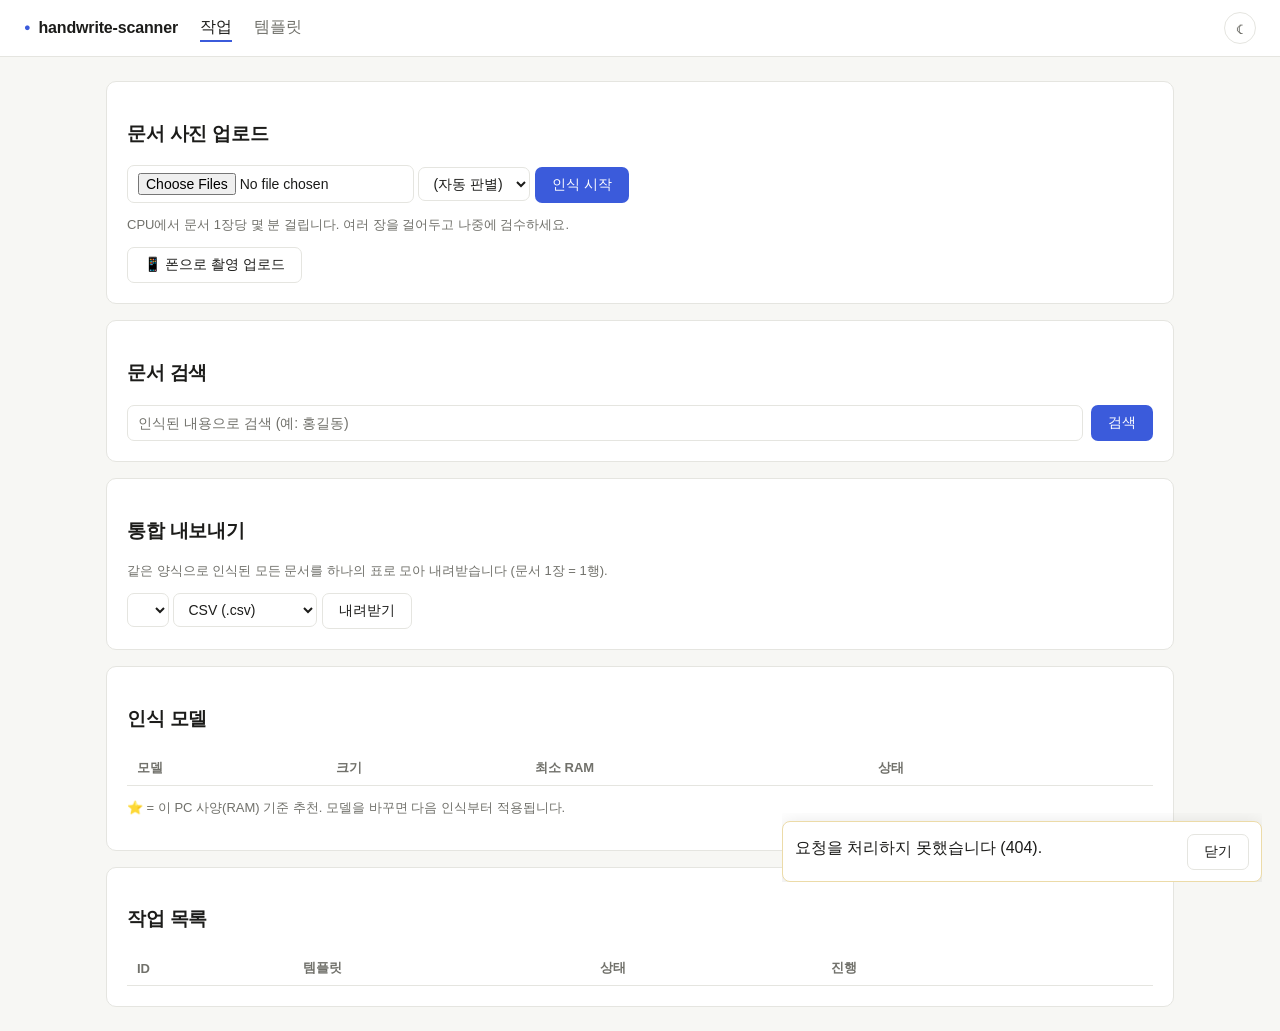
==== app/static/index.html @ 4e1680d6 "Release v0.7.2 with job feedback and automatic updates Show upload/preparation progress and actionab" ====
<!DOCTYPE html>
<html lang="ko">
<head>
<meta charset="utf-8">
<title>handwrite-scanner</title>
<link rel="icon" href="data:,">
<link rel="stylesheet" href="app.css">
<script src="theme.js"></script>
<script src="feedback.js"></script>
</head>
<body>
<header><b>handwrite-scanner</b>
  <a class="on" href="/">작업</a><a href="template.html">템플릿</a>
  <span id="llm" class="hint"></span>
  <button class="theme-btn" id="themeBtn" onclick="toggleTheme()" title="라이트/다크 전환">☾</button>
</header>
<main>
<div class="warn" id="updBanner" style="display:none">
  <strong id="updateTitle">새 버전 <b id="updVer"></b></strong>
  <p id="updateStatus" role="status" aria-live="polite"></p>
  <button id="installUpdate" onclick="installUpdate()" style="display:none">지금 업데이트</button>
  <a id="updLink" target="_blank" rel="noopener">다운로드 페이지 열기</a>
  <details id="updateDetails" style="display:none"><summary>기술 상세</summary><pre id="updateTechnical"></pre></details>
</div>
<div class="card">
  <h3>문서 사진 업로드</h3>
  <div class="warn" id="tplHint" style="display:none">
    템플릿 없이도 인식되지만, <a href="template.html">템플릿을 등록</a>하면 인식률이 크게 올라갑니다.
  </div>
  <form id="up">
    <input type="file" name="files" multiple accept="image/*,.pdf" required>
    <select name="template" id="tplSel"><option value="">(자동 판별)</option></select>
    <button id="submitJob">인식 시작</button>
  </form>
  <p id="uploadStatus" role="status" aria-live="polite" class="hint"></p>
  <p class="hint">CPU에서 문서 1장당 몇 분 걸립니다. 여러 장을 걸어두고 나중에 검수하세요.</p>
  <button class="secondary" onclick="phoneStart()">📱 폰으로 촬영 업로드</button>
  <div id="phoneBox" style="display:none; margin-top:14px; text-align:center">
    <p>같은 Wi-Fi에서 휴대폰 카메라로 QR을 찍어 접속하세요.<br>
    <span class="hint">이 창을 닫으면 연결이 다시 차단됩니다. (최초 1회 방화벽 허용 필요)</span></p>
    <img id="phoneQr" width="220" height="220" alt="QR">
    <p class="hint" id="phoneUrl"></p>
    <button class="danger" onclick="phoneStop()">폰 업로드 끄기</button>
  </div>
</div>
<div class="card">
  <h3>문서 검색</h3>
  <form id="sf" style="display:flex;gap:8px">
    <input id="sq" placeholder="인식된 내용으로 검색 (예: 홍길동)" style="flex:1">
    <button>검색</button>
  </form>
  <table id="sr" style="display:none"><tr><th>값</th><th>필드</th><th>양식</th><th>처리일시</th><th></th></tr></table>
</div>
<div class="card">
  <h3>통합 내보내기</h3>
  <p class="hint">같은 양식으로 인식된 모든 문서를 하나의 표로 모아 내려받습니다 (문서 1장 = 1행).</p>
  <select id="mTpl"></select>
  <select id="mFmt">
    <option value="csv">CSV (.csv)</option>
    <option value="md">Markdown (.md)</option>
    <option value="txt">텍스트 (.txt)</option>
  </select>
  <button class="secondary" onclick="mergedExport()">내려받기</button>
</div>
<div class="card">
  <h3>인식 모델 <span id="ramInfo" class="hint" style="font-weight:400"></span></h3>
  <table id="mdl"><tr><th>모델</th><th>크기</th><th>최소 RAM</th><th>상태</th><th></th></tr></table>
  <p class="hint">⭐ = 이 PC 사양(RAM) 기준 추천. 모델을 바꾸면 다음 인식부터 적용됩니다.</p>
</div>
<div class="card">
  <h3>작업 목록</h3>
  <table id="jobs"><tr><th>ID</th><th>템플릿</th><th>상태</th><th>진행</th><th></th></tr></table>
</div>
</main>
<script>
async function j(u, o) { const r = await apiFetch(u, o); return r.json(); }
// 인식된 문서 내용 등 신뢰할 수 없는 값을 innerHTML에 넣기 전 이스케이프
const esc = s => String(s ?? '').replace(/[&<>"']/g,
  c => ({ '&': '&amp;', '<': '&lt;', '>': '&gt;', '"': '&quot;', "'": '&#39;' }[c]));

async function loadTpl() {
  const tpls = await j('/api/templates');
  document.getElementById('tplHint').style.display = tpls.length ? 'none' : '';
  const sel = document.getElementById('tplSel'), m = document.getElementById('mTpl');
  for (const t of tpls) { sel.add(new Option(t.name, t.name)); m.add(new Option(t.name, t.name)); }
}

document.getElementById('sf').onsubmit = async e => {
  e.preventDefault();
  const hits = await j('/api/search?q=' + encodeURIComponent(document.getElementById('sq').value));
  const tb = document.getElementById('sr');
  tb.style.display = '';
  tb.innerHTML = '<tr><th>값</th><th>필드</th><th>양식</th><th>처리일시</th><th></th></tr>';
  if (!hits.length) { tb.insertRow().innerHTML = '<td colspan="5" class="hint">결과 없음</td>'; return; }
  for (const h of hits) {
    tb.insertRow().innerHTML = `<td><b>${esc(h.value)}</b></td><td>${esc(h.label)}</td>
      <td>${esc(h.template || '-')}</td><td>${esc(h.created)}</td>
      <td><a href="review.html?id=${encodeURIComponent(h.job)}">열기 (${h.page + 1}p)</a></td>`;
  }
};

async function mergedExport() {
  const t = document.getElementById('mTpl').value;
  if (!t) return notify('템플릿이 없습니다');
  const url = `/api/export-merged?template=${encodeURIComponent(t)}&fmt=${document.getElementById('mFmt').value}`;
  const r = await apiFetch(url).catch(() => null);
  if (!r || !r.ok) {
    let msg = null;
    try { msg = (await r.json()).detail; } catch {}
    return notify(msg || '내보낼 완료된 작업이 없습니다');
  }
  location.href = url;
}

async function refresh() {
  cachedJobs = await j('/api/jobs');
  renderJobs();
}

let cachedJobs = [], pendingUpload = false;
const jobErrorsShown = new Set();
function renderJobs() {
  const tb = document.getElementById('jobs');
  tb.innerHTML = '<tr><th>ID</th><th>템플릿</th><th>상태</th><th>진행</th><th></th></tr>';
  if (pendingUpload) {
    tb.insertRow().innerHTML = '<td>접수 중</td><td></td><td><span class="badge queued">업로드 중</span></td><td>파일을 서버에 전달하고 있습니다. 이 창을 유지해 주세요.</td><td></td>';
  }
  for (const s of cachedJobs) {
    const tr = tb.insertRow();
    const phase = s.phase === 'engine_loading' ? '엔진 준비 중 · PC 성능에 따라 수 분 걸릴 수 있습니다' :
                  s.phase === 'preparing' ? '문서 준비 중' : '처리 중';
    const info = s.error_info || {message: '작업 처리 중 오류가 발생했습니다.', action: '아래 상세 내용을 확인해 주세요. 완료된 페이지는 이어하기로 유지할 수 있습니다.'};
    const key = s.id + ':' + s.error;
    if (s.state === 'error' && !jobErrorsShown.has(key)) {
      jobErrorsShown.add(key); notify(`${s.id}: ${info.message}`, {...info, technical: s.error});
    }
    tr.innerHTML = `<td>${esc(s.id)}</td><td>${esc(s.template || '-')}</td>
      <td><span class="badge ${esc(s.state)}">${esc({queued:'접수됨 · 대기', running:phase,
        done:'완료', error:'오류', cancelled:'중단됨'}[s.state] || s.state)}</span></td>
      <td>${s.state === 'error' ? `<div class="hint">${esc(s.progress || '')}</div><div class="job-error">${esc(info.message)}</div><div>${esc(info.action)}</div>
        <details><summary>기술 상세</summary><pre>${esc(s.error || '')}</pre></details>` : esc(s.progress || '')}</td>
      <td>${s.state === 'done' ? `<a href="review.html?id=${encodeURIComponent(s.id)}">검수/다운로드</a>` : ''}
      ${['running', 'queued'].includes(s.state) ? `<button class="secondary" style="padding:3px 10px;font-size:12px"
        onclick="cancelJob('${esc(s.id)}')">중단</button>` : `<button class="secondary" style="padding:3px 10px;font-size:12px"
        onclick="rerunJob('${esc(s.id)}')">처음부터 재인식</button>`}
      ${['error', 'cancelled'].includes(s.state) ? `<button class="secondary" style="padding:3px 10px;font-size:12px"
        onclick="resumeJob('${esc(s.id)}')" title="완료된 페이지는 유지하고, 미완료 페이지부터 다시 처리합니다">이어하기</button>` : ''}
      ${s.state !== 'running' ? `<button class="danger" style="padding:3px 10px;font-size:12px"
        onclick="delJob('${esc(s.id)}')">삭제</button>` : ''}</td>`;
  }
}

document.getElementById('up').onsubmit = async e => {
  e.preventDefault();
  if (pendingUpload) return;
  const form = e.target, body = new FormData(form);
  const controls = [...form.elements], button = document.getElementById('submitJob'), status = document.getElementById('uploadStatus');
  pendingUpload = true;
  controls.forEach(el => el.disabled = true);
  button.textContent = '접수 중…';
  status.textContent = '파일을 전달하고 있습니다. 접수가 끝나면 문서 준비와 인식이 자동으로 진행됩니다.';
  renderJobs();
  try {
    const result = await j('/api/jobs', { method: 'POST', body });
    status.textContent = `접수 완료: ${result.id} · 작업 목록에서 준비 상태를 확인할 수 있습니다.`;
    form.querySelector('input[type=file]').value = '';
  } catch (error) {
    status.textContent = `접수 확인 실패: ${error.message} 작업 목록을 먼저 확인한 뒤 다시 시도하세요.`;
  } finally {
    pendingUpload = false; controls.forEach(el => el.disabled = false);
    button.textContent = '인식 시작'; renderJobs(); refresh();
  }
};

async function health() {
  const h = await j('/api/health');
  document.getElementById('llm').textContent = h.llm ? '엔진: 준비됨' : '엔진: 대기 · 인식 시 자동 준비';
}

let mdlTimer = null;
async function loadModels() {
  const d = await j('/api/models');
  document.getElementById('ramInfo').textContent = `— 이 PC RAM: ${d.ram_gb}GB`;
  const tb = document.getElementById('mdl');
  tb.innerHTML = '<tr><th>모델</th><th>크기</th><th>최소 RAM</th><th>상태</th><th></th></tr>';
  let anyDownloading = false;
  for (const m of d.models) {
    anyDownloading ||= m.downloading;
    if (m.error) notify(`${m.label}: 모델 다운로드에 실패했습니다.`, {
      action: '인터넷 연결과 설치 드라이브의 여유 공간·쓰기 권한을 확인한 뒤 다시 다운로드하세요.', technical: m.error
    });
    const state = m.error ? `<span class="badge error">실패</span>`
      : m.downloading ? `<span class="badge running">다운로드 ${m.progress}%</span>`
      : m.active ? `<span class="badge done">사용 중</span>`
      : m.installed ? '설치됨' : '<span class="hint">미설치</span>';
    const act = m.active ? ''
      : m.installed ? `<button style="padding:3px 10px;font-size:12px" onclick="mdlSelect('${m.id}')">사용</button>`
      : m.downloading ? ''
      : `<button class="secondary" style="padding:3px 10px;font-size:12px" onclick="mdlDownload('${m.id}')">다운로드</button>`;
    tb.insertRow().innerHTML = `<td>${esc(m.label)}${m.recommended ? ' ⭐' : ''}<br>
        <span class="hint">${esc(m.desc)}</span></td>
      <td>${m.size_gb}GB</td><td>${m.min_ram_gb}GB</td>
      <td>${state}${m.error ? '<br><span class="hint">인터넷 연결·저장 공간·쓰기 권한을 확인하고 다시 다운로드하세요.</span><details><summary>기술 상세</summary><pre>' + esc(m.error) + '</pre></details>' : ''}</td><td>${act}</td>`;
  }
  clearTimeout(mdlTimer);
  if (anyDownloading) mdlTimer = setTimeout(loadModels, 3000);
}

async function mdlDownload(id) {
  await apiFetch(`/api/models/${id}/download`, { method: 'POST' });
  loadModels();
}

async function mdlSelect(id) {
  const r = await apiFetch(`/api/models/${id}/select`, { method: 'POST' });
  if (!r.ok) notify((await r.json()).detail || '변경 실패');
  loadModels();
}

async function cancelJob(id) {
  if (!confirm('이 작업을 중단할까요? (진행 중인 필드 하나는 마저 처리 후 멈춥니다)')) return;
  const r = await apiFetch(`/api/jobs/${encodeURIComponent(id)}/cancel`, { method: 'POST' });
  if (!r.ok) notify((await r.json()).detail || '중단 실패');
  refresh();
}

async function resumeJob(id) {
  const r = await apiFetch(`/api/jobs/${encodeURIComponent(id)}/resume`, { method: 'POST' });
  if (!r.ok) notify((await r.json()).detail || '이어하기 실패');
  refresh();
}

async function rerunJob(id) {
  if (!confirm('저장된 원본으로 처음부터 다시 인식할까요? 기존 인식 결과는 새 결과로 대체됩니다.')) return;
  const r = await apiFetch(`/api/jobs/${encodeURIComponent(id)}/rerun`, { method: 'POST' });
  if (!r.ok) notify((await r.json()).detail || '재인식 실패');
  refresh();
}

async function delJob(id) {
  if (!confirm(`작업 ${id} 을(를) 삭제할까요? 인식 결과·PDF가 함께 삭제됩니다.`)) return;
  const r = await apiFetch('/api/jobs/' + encodeURIComponent(id), { method: 'DELETE' });
  if (!r.ok) notify((await r.json()).detail || '삭제 실패');
  refresh();
}

async function phoneStart() {
  const d = await j('/api/phone/start', { method: 'POST' });
  document.getElementById('phoneQr').src = d.qr;
  document.getElementById('phoneUrl').textContent = d.url;
  document.getElementById('phoneBox').style.display = '';
}

async function phoneStop() {
  await apiFetch('/api/phone/stop', { method: 'POST' });
  document.getElementById('phoneBox').style.display = 'none';
}

let updateTimer, updateTarget = sessionStorage.getItem('updateTarget'), updateStartedAt = 0;
async function updateCheck() {
  clearTimeout(updateTimer);
  try {
    // 재시작 중 연결 단절은 예상된 상태이므로 오류 토스트를 반복하지 않는다.
    const response = await fetch('/api/update');
    if (!response.ok) throw new Error('업데이트 상태를 확인하지 못했습니다');
    const u = await response.json(), p = u.progress || {};
    const active = ['downloading', 'verifying', 'waiting', 'installing', 'restarting'].includes(p.phase);
    window.updateRestarting = active || !!updateTarget;
    if (active && !updateStartedAt) updateStartedAt = Date.now();
    if (u.available || (p.phase && p.phase !== 'idle')) {
      document.getElementById('updBanner').style.display = '';
      document.getElementById('updateTitle').textContent = active ? '업데이트 진행 중' :
        p.phase === 'done' ? '업데이트 완료' : p.phase === 'rolled_back' ? '이전 버전으로 복원됨' :
        p.phase === 'error' ? '업데이트 확인 필요' : `새 버전 v${u.latest || p.version || ''}`;
      document.getElementById('updLink').href = u.url || 'https://github.com/Bun3/handwrite-scanner/releases';
      const button = document.getElementById('installUpdate');
      button.style.display = u.available && u.supported ? '' : 'none'; button.disabled = active;
      document.getElementById('updateStatus').textContent = (p.message || (u.supported
        ? '작업을 마친 뒤 업데이트하세요. 모델·템플릿·작업 기록은 그대로 유지되며 프로그램이 자동으로 재시작됩니다.'
        : '이 실행 환경에서는 자동 업데이트를 지원하지 않습니다. Windows 배포판에서 사용하세요.')) +
        (p.phase === 'downloading' ? ` (${p.percent || 0}%)` : '') + (p.action ? ' ' + p.action : '');
      document.getElementById('updateDetails').style.display = p.technical ? '' : 'none';
      document.getElementById('updateTechnical').textContent = p.technical || '';
    }
    if (updateTarget && u.current === updateTarget && p.phase === 'done') {
      sessionStorage.removeItem('updateTarget'); location.reload(); return;
    }
    if (['error', 'rolled_back'].includes(p.phase)) {
      updateTarget = null; sessionStorage.removeItem('updateTarget'); window.updateRestarting = false;
    }
    updateTimer = setTimeout(updateCheck, active || updateTarget ? 1500 : 15000);
  } catch {
    if (updateTarget) {
      window.updateRestarting = true;
      document.getElementById('updBanner').style.display = '';
      document.getElementById('updateStatus').textContent = updateStartedAt && Date.now() - updateStartedAt > 180000
        ? '재연결이 지연되고 있습니다. 프로그램 실행 상태를 확인하세요. 다운로드한 업데이트의 복구 기록은 data/updates에 남아 있습니다.'
        : '프로그램이 새 버전으로 재시작 중입니다. 잠시 기다려 주세요.';
    }
    updateTimer = setTimeout(updateCheck, 1500);
  }
}

async function installUpdate() {
  if (!confirm('새 버전을 설치하고 프로그램을 다시 시작할까요? 모델·템플릿·작업 기록은 유지됩니다.')) return;
  const button = document.getElementById('installUpdate'); button.disabled = true;
  try {
    const u = await j('/api/update/install', {method: 'POST'});
    updateTarget = u.progress?.version || u.latest;
    sessionStorage.setItem('updateTarget', updateTarget);
    updateStartedAt = Date.now(); window.updateRestarting = true; updateCheck();
  } finally { button.disabled = false; }
}

loadTpl(); refresh(); health(); loadModels(); setInterval(refresh, 3000); setInterval(health, 10000);
setTimeout(updateCheck, 3000);
</script>
</body>
</html>
---- app/static/app.css ----
/* handwrite-scanner — 종이+잉크 미니멀 테마. 라이트/다크는 토큰으로 전환. */
:root {
  --bg: #f7f7f4;
  --surface: #ffffff;
  --text: #1c1c1a;
  --muted: #71716b;
  --line: #e5e5e0;
  --accent: #3b5bdb;
  --accent-soft: #eef1fc;
  --on-accent: #ffffff;
  --danger: #c0392b;
  --danger-soft: #fdf0ee;
  --warn-bg: #fdf6e3;
  --warn-line: #ecdba8;
  --tier-red-bg: #faeceb;    --tier-red-fg: #b3423a;
  --tier-orange-bg: #fcf2e2; --tier-orange-fg: #a76a15;
  --tier-yellow-bg: #fbf7de; --tier-yellow-fg: #8a7b1d;
  --tier-green-bg: #eaf5ec;  --tier-green-fg: #3d8b4f;
  --st-queued: #9a9a94; --st-running: #d99a2b; --st-done: #4c9e5f; --st-error: #c0392b;
}
@media (prefers-color-scheme: dark) {
  :root:not([data-theme="light"]) {
    --bg: #141416;
    --surface: #1e1e21;
    --text: #e9e9e4;
    --muted: #98988f;
    --line: #2d2d32;
    --accent: #8aa2ff;
    --accent-soft: #23283c;
    --on-accent: #10131f;
    --danger: #e57368;
    --danger-soft: #362020;
    --warn-bg: #322b16;
    --warn-line: #55491f;
    --tier-red-bg: #382222;    --tier-red-fg: #ff9d92;
    --tier-orange-bg: #372c18; --tier-orange-fg: #f2b45e;
    --tier-yellow-bg: #34301a; --tier-yellow-fg: #ded76e;
    --tier-green-bg: #1f3226;  --tier-green-fg: #85d698;
    --st-queued: #85857e; --st-running: #d99a2b; --st-done: #4c9e5f; --st-error: #d9615a;
  }
}
:root[data-theme="dark"] {
  --bg: #141416;
  --surface: #1e1e21;
  --text: #e9e9e4;
  --muted: #98988f;
  --line: #2d2d32;
  --accent: #8aa2ff;
  --accent-soft: #23283c;
  --on-accent: #10131f;
  --danger: #e57368;
  --danger-soft: #362020;
  --warn-bg: #322b16;
  --warn-line: #55491f;
  --tier-red-bg: #382222;    --tier-red-fg: #ff9d92;
  --tier-orange-bg: #372c18; --tier-orange-fg: #f2b45e;
  --tier-yellow-bg: #34301a; --tier-yellow-fg: #ded76e;
  --tier-green-bg: #1f3226;  --tier-green-fg: #85d698;
  --st-queued: #85857e; --st-running: #d99a2b; --st-done: #4c9e5f; --st-error: #d9615a;
}

* { box-sizing: border-box; }
body {
  font-family: 'Pretendard Variable', Pretendard, 'Malgun Gothic', -apple-system, sans-serif;
  margin: 0; background: var(--bg); color: var(--text);
}
header {
  background: var(--surface); color: var(--text);
  padding: 12px 24px; display: flex; gap: 22px; align-items: center;
  border-bottom: 1px solid var(--line);
}
header b { letter-spacing: -.01em; }
header b::before { content: '●'; color: var(--accent); margin-right: 8px; font-size: 11px; vertical-align: 2px; }
header a { color: var(--muted); text-decoration: none; padding: 2px 0; border-bottom: 2px solid transparent; }
header a.on { color: var(--text); border-bottom-color: var(--accent); }
header a:hover { color: var(--text); }
.theme-btn {
  margin-left: auto; background: none; border: 1px solid var(--line);
  color: var(--muted); border-radius: 999px; width: 32px; height: 32px;
  padding: 0; font-size: 15px; line-height: 1; cursor: pointer;
}
.theme-btn:hover { color: var(--text); border-color: var(--muted); }
main { max-width: 1100px; margin: 24px auto; padding: 0 16px; }
h3 { letter-spacing: -.01em; }
.card {
  background: var(--surface); border: 1px solid var(--line);
  border-radius: 10px; padding: 20px; margin-bottom: 16px;
}
button {
  background: var(--accent); color: var(--on-accent); border: 1px solid transparent;
  border-radius: 7px; padding: 8px 16px; cursor: pointer; font-size: 14px;
  font-family: inherit;
}
button:hover { filter: brightness(1.06); }
button.secondary { background: transparent; color: var(--text); border-color: var(--line); }
button.secondary:hover { border-color: var(--muted); filter: none; }
button.danger { background: transparent; color: var(--danger); border-color: var(--line); }
button.danger:hover { background: var(--danger-soft); border-color: var(--danger); filter: none; }
button:disabled { opacity: .45; cursor: default; }
input, select, textarea {
  border: 1px solid var(--line); border-radius: 7px; padding: 7px 10px;
  font-size: 14px; font-family: inherit; background: var(--surface); color: var(--text);
}
input:focus, select:focus, textarea:focus { outline: 2px solid var(--accent); outline-offset: -1px; }
::placeholder { color: var(--muted); }
table { width: 100%; border-collapse: collapse; }
th, td { text-align: left; padding: 8px 10px; border-bottom: 1px solid var(--line); font-size: 14px; }
th { color: var(--muted); font-weight: 600; font-size: 13px; }
a { color: var(--accent); }
.badge {
  display: inline-block; padding: 2px 10px; border-radius: 999px; font-size: 12px;
  color: #fff; background: var(--st-queued); /* 미정의 상태도 보이도록 기본 배경 */
}
.badge.queued { background: var(--st-queued); }
.badge.running { background: var(--st-running); }
.badge.done { background: var(--st-done); }
.badge.error { background: var(--st-error); }
.badge.cancelled { background: var(--st-queued); }
.field-row { display: flex; gap: 16px; align-items: center; padding: 10px; border-bottom: 1px solid var(--line); }
.field-row.c-red { background: var(--tier-red-bg); }       .field-row.c-red .conf { color: var(--tier-red-fg); }
.field-row.c-orange { background: var(--tier-orange-bg); } .field-row.c-orange .conf { color: var(--tier-orange-fg); }
.field-row.c-yellow { background: var(--tier-yellow-bg); } .field-row.c-yellow .conf { color: var(--tier-yellow-fg); }
.field-row.c-green { background: var(--tier-green-bg); }   .field-row.c-green .conf { color: var(--tier-green-fg); }
.field-row img, .field-row canvas { max-width: 340px; border: 1px solid var(--line); background: #fff; }
.field-row .label { width: 130px; font-weight: 600; }
.field-row input { flex: 1; }
#canvasWrap { position: relative; user-select: none; }
#canvasWrap canvas { border: 1px solid var(--line); cursor: crosshair; max-width: 100%; background: #fff; }
.hint { color: var(--muted); font-size: 13px; }
.warn {
  background: var(--warn-bg); border: 1px solid var(--warn-line);
  padding: 10px 14px; border-radius: 7px; font-size: 14px; margin-bottom: 12px;
}
.grab { cursor: grab; color: var(--muted); }
#notifications { position: fixed; right: 18px; bottom: 18px; z-index: 1000; width: min(480px, calc(100vw - 36px)); max-height: 70vh; overflow: auto; }
.notice { background: var(--surface); color: var(--text); border: 1px solid var(--warn-line); border-radius: 8px; padding: 12px; margin-top: 8px; box-shadow: 0 4px 20px #0002; }
.notice > button { float: right; margin-left: 8px; }
.notice p { margin: 4px 0 10px; }
.job-error { color: var(--danger); }
details pre { white-space: pre-wrap; overflow-wrap: anywhere; max-height: 240px; overflow: auto; font-size: 12px; user-select: text; }
summary { cursor: pointer; }
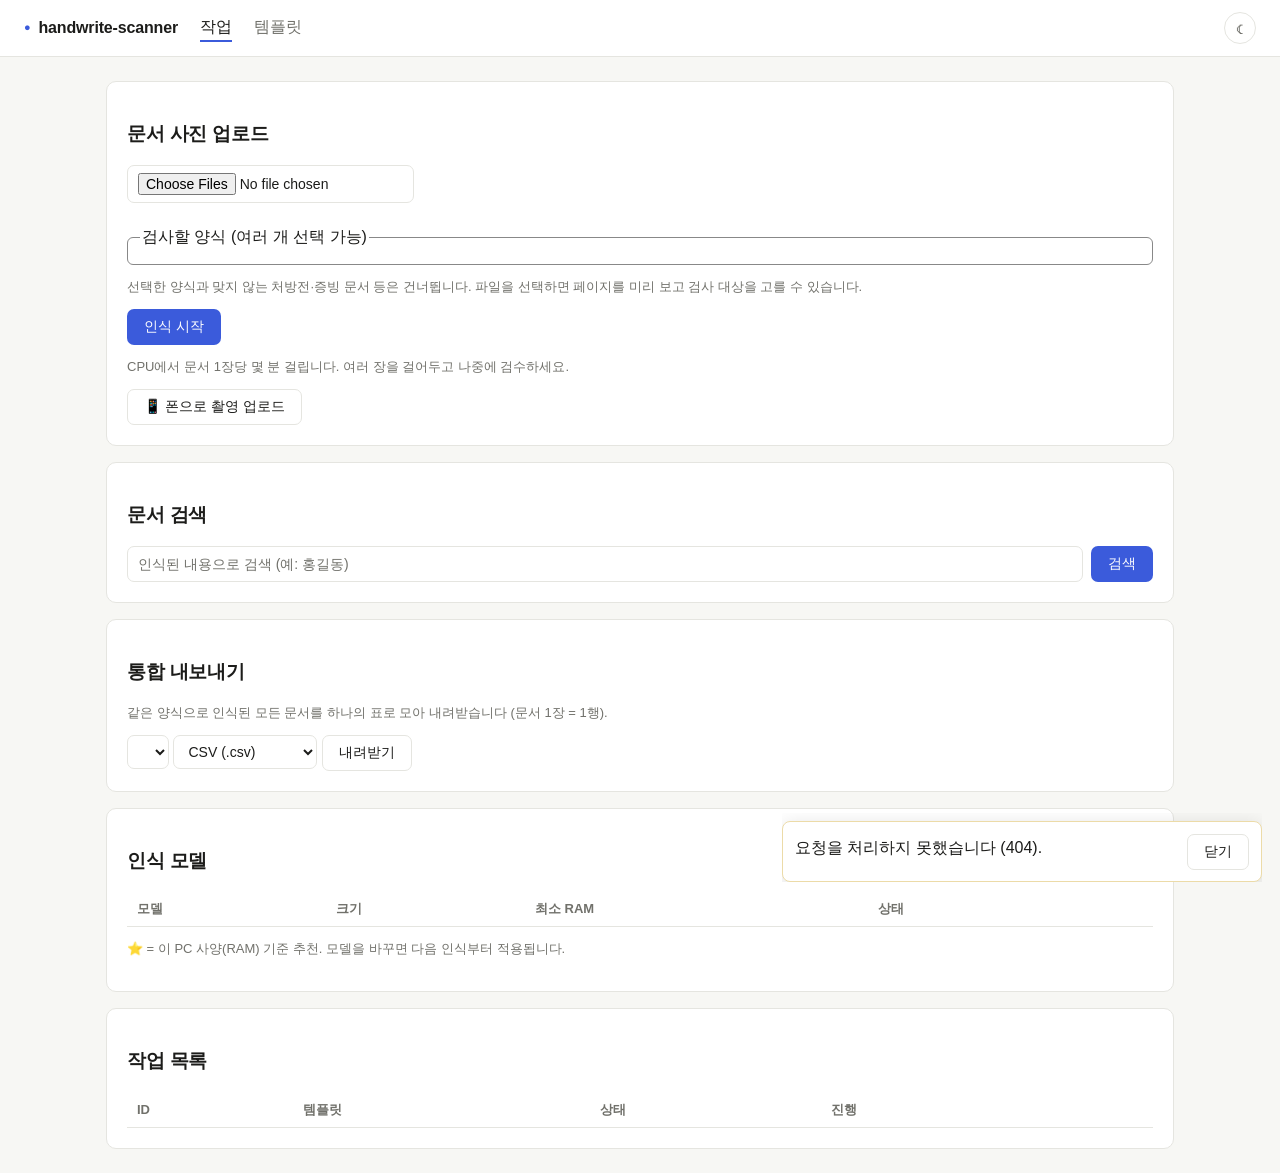
==== commit bbcd2f97: "Release v0.8.0 with Windows installer and selected document inspection Install with shortcuts and pr" ====
--- a/app/static/index.html
+++ b/app/static/index.html
@@ -25,11 +25,13 @@
 <div class="card">
   <h3>문서 사진 업로드</h3>
   <div class="warn" id="tplHint" style="display:none">
-    템플릿 없이도 인식되지만, <a href="template.html">템플릿을 등록</a>하면 인식률이 크게 올라갑니다.
+    먼저 <a href="template.html">검사할 양식을 등록</a>하세요. 등록 양식과 일치하는 문서만 검사합니다.
   </div>
   <form id="up">
     <input type="file" name="files" multiple accept="image/*,.pdf" required>
-    <select name="template" id="tplSel"><option value="">(자동 판별)</option></select>
+    <fieldset><legend>검사할 양식 (여러 개 선택 가능)</legend><div id="templateChoices"></div></fieldset>
+    <p class="hint">선택한 양식과 맞지 않는 처방전·증빙 문서 등은 건너뜁니다. 파일을 선택하면 페이지를 미리 보고 검사 대상을 고를 수 있습니다.</p>
+    <div id="pageSelection"></div>
     <button id="submitJob">인식 시작</button>
   </form>
   <p id="uploadStatus" role="status" aria-live="polite" class="hint"></p>
@@ -72,6 +74,7 @@
   <table id="jobs"><tr><th>ID</th><th>템플릿</th><th>상태</th><th>진행</th><th></th></tr></table>
 </div>
 </main>
+<script src="document-input.js"></script>
 <script>
 async function j(u, o) { const r = await apiFetch(u, o); return r.json(); }
 // 인식된 문서 내용 등 신뢰할 수 없는 값을 innerHTML에 넣기 전 이스케이프
@@ -81,8 +84,12 @@
 async function loadTpl() {
   const tpls = await j('/api/templates');
   document.getElementById('tplHint').style.display = tpls.length ? 'none' : '';
-  const sel = document.getElementById('tplSel'), m = document.getElementById('mTpl');
-  for (const t of tpls) { sel.add(new Option(t.name, t.name)); m.add(new Option(t.name, t.name)); }
+  const choices = document.getElementById('templateChoices'), m = document.getElementById('mTpl');
+  for (const t of tpls) {
+    const label = document.createElement('label'), check = document.createElement('input');
+    check.type = 'checkbox'; check.value = t.name; check.checked = true;
+    label.append(check, ' ' + t.name); choices.append(label); m.add(new Option(t.name, t.name));
+  }
 }
 
 document.getElementById('sf').onsubmit = async e => {
@@ -134,7 +141,7 @@
     if (s.state === 'error' && !jobErrorsShown.has(key)) {
       jobErrorsShown.add(key); notify(`${s.id}: ${info.message}`, {...info, technical: s.error});
     }
-    tr.innerHTML = `<td>${esc(s.id)}</td><td>${esc(s.template || '-')}</td>
+    tr.innerHTML = `<td>${esc(s.id)}</td><td>${esc(s.templates?.join(', ') || s.template || '-')}</td>
       <td><span class="badge ${esc(s.state)}">${esc({queued:'접수됨 · 대기', running:phase,
         done:'완료', error:'오류', cancelled:'중단됨'}[s.state] || s.state)}</span></td>
       <td>${s.state === 'error' ? `<div class="hint">${esc(s.progress || '')}</div><div class="job-error">${esc(info.message)}</div><div>${esc(info.action)}</div>
@@ -150,20 +157,26 @@
   }
 }
 
+document.querySelector('#up input[type=file]').onchange = prepareInput;
 document.getElementById('up').onsubmit = async e => {
   e.preventDefault();
   if (pendingUpload) return;
-  const form = e.target, body = new FormData(form);
+  if (!inputDraft && !await prepareInput()) return;
+  const selection = selectedInput();
+  if (!selection) return;
+  const form = e.target;
   const controls = [...form.elements], button = document.getElementById('submitJob'), status = document.getElementById('uploadStatus');
   pendingUpload = true;
   controls.forEach(el => el.disabled = true);
   button.textContent = '접수 중…';
-  status.textContent = '파일을 전달하고 있습니다. 접수가 끝나면 문서 준비와 인식이 자동으로 진행됩니다.';
+  status.textContent = '선택한 페이지를 접수하고 있습니다. 문서 준비와 인식이 자동으로 진행됩니다.';
   renderJobs();
   try {
-    const result = await j('/api/jobs', { method: 'POST', body });
+    const result = await j(`/api/intake/${inputDraft.token}/start`, { method: 'POST',
+      headers: {'Content-Type': 'application/json'}, body: JSON.stringify(selection) });
     status.textContent = `접수 완료: ${result.id} · 작업 목록에서 준비 상태를 확인할 수 있습니다.`;
     form.querySelector('input[type=file]').value = '';
+    inputDraft = null; inputSelections = []; document.getElementById('pageSelection').replaceChildren();
   } catch (error) {
     status.textContent = `접수 확인 실패: ${error.message} 작업 목록을 먼저 확인한 뒤 다시 시도하세요.`;
   } finally {
--- a/app/static/app.css
+++ b/app/static/app.css
@@ -139,3 +139,19 @@
 .job-error { color: var(--danger); }
 details pre { white-space: pre-wrap; overflow-wrap: anywhere; max-height: 240px; overflow: auto; font-size: 12px; user-select: text; }
 summary { cursor: pointer; }
+
+#up { display: block; }
+#up > input[type=file] { margin-bottom: 14px; }
+#templateChoices { display: flex; flex-wrap: wrap; gap: 12px; }
+#templateChoices label { display: inline-flex; align-items: center; gap: 4px; }
+#up fieldset { border: 1px solid var(--border, #888); border-radius: 6px; margin: 10px 0; }
+.input-file { margin: 16px 0; }
+.input-actions { display: flex; flex-wrap: wrap; gap: 8px; align-items: center; margin: 8px 0; }
+.input-actions[hidden] { display: none; }
+.input-actions input { width: 160px; }
+.page-grid { display: grid; grid-template-columns: repeat(auto-fill, minmax(125px, 1fr)); gap: 10px; }
+.page-choice { border: 1px solid var(--border, #888); border-radius: 6px; overflow: hidden; }
+.page-choice label { display: block; padding: 8px; cursor: pointer; }
+.page-choice:has(input:checked) { outline: 2px solid #3b82f6; }
+.page-choice img { width: 100%; height: 160px; object-fit: contain; background: white; }
+.page-choice a { display: block; text-align: center; }
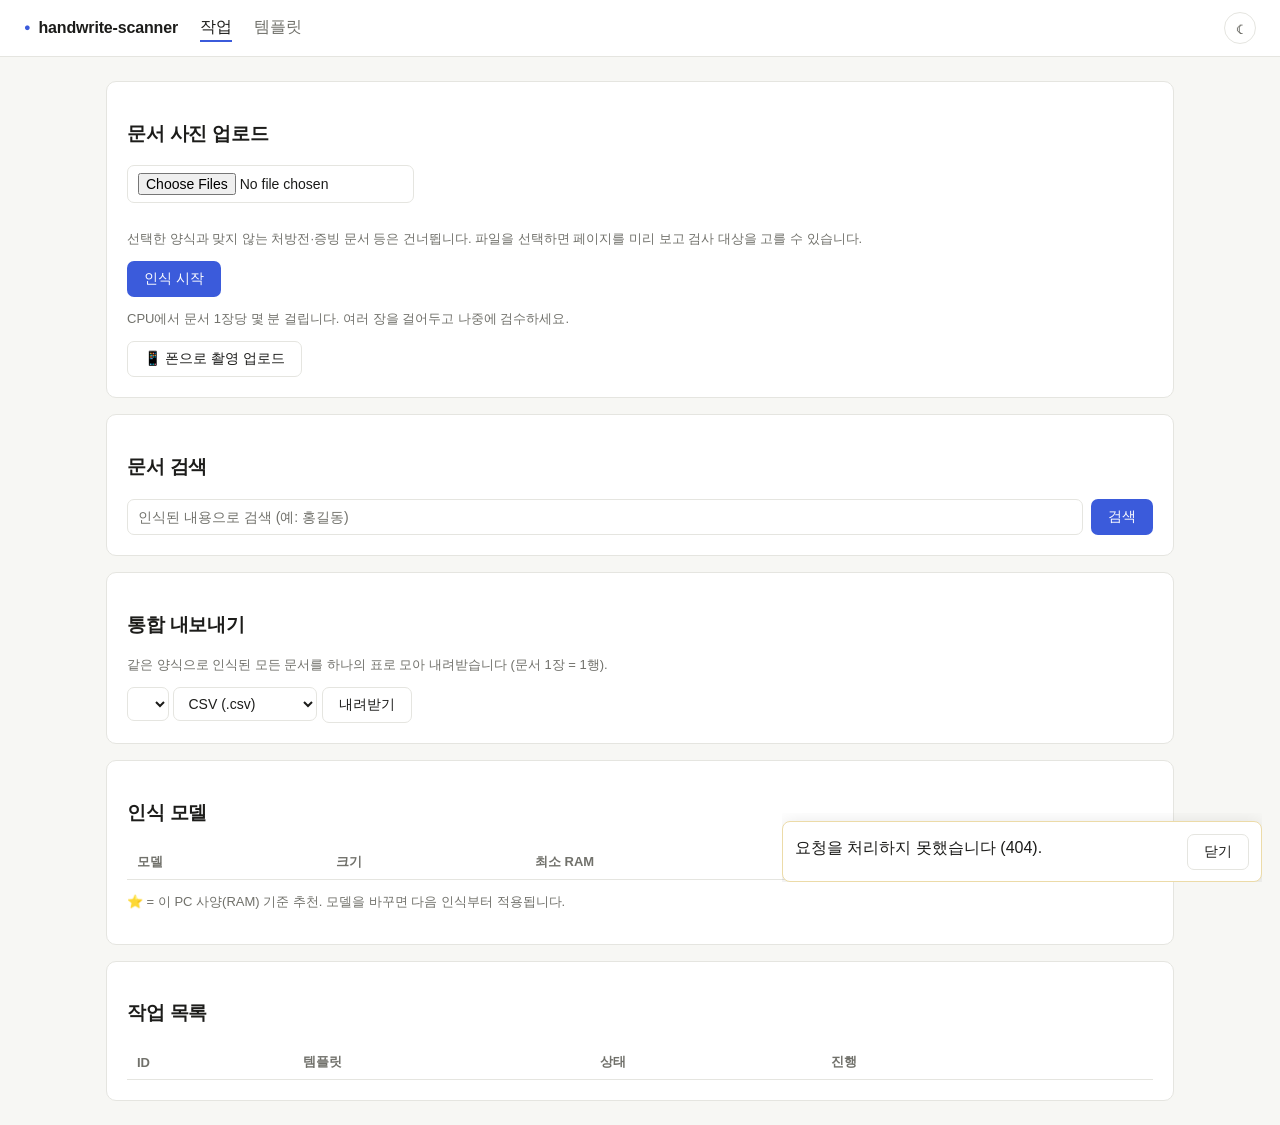
==== commit 3f1adfac: "Improve document selection dialog and preserve search on return" ====
--- a/app/static/index.html
+++ b/app/static/index.html
@@ -29,7 +29,6 @@
   </div>
   <form id="up">
     <input type="file" name="files" multiple accept="image/*,.pdf" required>
-    <fieldset><legend>검사할 양식 (여러 개 선택 가능)</legend><div id="templateChoices"></div></fieldset>
     <p class="hint">선택한 양식과 맞지 않는 처방전·증빙 문서 등은 건너뜁니다. 파일을 선택하면 페이지를 미리 보고 검사 대상을 고를 수 있습니다.</p>
     <div id="pageSelection"></div>
     <button id="submitJob">인식 시작</button>
@@ -74,6 +73,7 @@
   <table id="jobs"><tr><th>ID</th><th>템플릿</th><th>상태</th><th>진행</th><th></th></tr></table>
 </div>
 </main>
+<script src="page-picker.js"></script>
 <script src="document-input.js"></script>
 <script>
 async function j(u, o) { const r = await apiFetch(u, o); return r.json(); }
@@ -84,18 +84,27 @@
 async function loadTpl() {
   const tpls = await j('/api/templates');
   document.getElementById('tplHint').style.display = tpls.length ? 'none' : '';
-  const choices = document.getElementById('templateChoices'), m = document.getElementById('mTpl');
-  for (const t of tpls) {
-    const label = document.createElement('label'), check = document.createElement('input');
-    check.type = 'checkbox'; check.value = t.name; check.checked = true;
-    label.append(check, ' ' + t.name); choices.append(label); m.add(new Option(t.name, t.name));
-  }
-}
-
-document.getElementById('sf').onsubmit = async e => {
-  e.preventDefault();
-  const hits = await j('/api/search?q=' + encodeURIComponent(document.getElementById('sq').value));
+  availableTemplates = tpls;
+  inputTemplates = new Set(tpls.filter(t => inputTemplates === null || inputTemplates.has(t.name)).map(t => t.name));
+  const m = document.getElementById('mTpl'), previous = m.value;
+  m.replaceChildren(...tpls.map(t => new Option(t.name, t.name)));
+  if (tpls.some(t => t.name === previous)) m.value = previous;
+  renderPageSelection();
+}
+
+let searchRequest = 0;
+async function searchDocuments(query) {
+  const request = ++searchRequest;
   const tb = document.getElementById('sr');
+  try {
+    if (query) sessionStorage.setItem('documentSearch', query);
+    else sessionStorage.removeItem('documentSearch');
+  } catch {}
+  tb.style.display = 'none';
+  if (!query) return;
+  let hits;
+  try { hits = await j('/api/search?q=' + encodeURIComponent(query)); } catch { return; }
+  if (request !== searchRequest) return;
   tb.style.display = '';
   tb.innerHTML = '<tr><th>값</th><th>필드</th><th>양식</th><th>처리일시</th><th></th></tr>';
   if (!hits.length) { tb.insertRow().innerHTML = '<td colspan="5" class="hint">결과 없음</td>'; return; }
@@ -104,7 +113,16 @@
       <td>${esc(h.template || '-')}</td><td>${esc(h.created)}</td>
       <td><a href="review.html?id=${encodeURIComponent(h.job)}">열기 (${h.page + 1}p)</a></td>`;
   }
+}
+document.getElementById('sf').onsubmit = e => {
+  e.preventDefault();
+  searchDocuments(document.getElementById('sq').value.trim());
 };
+function restoreSearch() {
+  let query;
+  try { query = sessionStorage.getItem('documentSearch'); } catch {}
+  if (query) { document.getElementById('sq').value = query; searchDocuments(query); }
+}
 
 async function mergedExport() {
   const t = document.getElementById('mTpl').value;
@@ -161,7 +179,7 @@
 document.getElementById('up').onsubmit = async e => {
   e.preventDefault();
   if (pendingUpload) return;
-  if (!inputDraft && !await prepareInput()) return;
+  if (!inputDraft) { await prepareInput(); return; }
   const selection = selectedInput();
   if (!selection) return;
   const form = e.target;
@@ -325,7 +343,7 @@
   } finally { button.disabled = false; }
 }
 
-loadTpl(); refresh(); health(); loadModels(); setInterval(refresh, 3000); setInterval(health, 10000);
+loadTpl().catch(() => {}); restoreSearch(); refresh(); health(); loadModels(); setInterval(refresh, 3000); setInterval(health, 10000);
 setTimeout(updateCheck, 3000);
 </script>
 </body>
--- a/app/static/app.css
+++ b/app/static/app.css
@@ -144,14 +144,35 @@
 #up > input[type=file] { margin-bottom: 14px; }
 #templateChoices { display: flex; flex-wrap: wrap; gap: 12px; }
 #templateChoices label { display: inline-flex; align-items: center; gap: 4px; }
-#up fieldset { border: 1px solid var(--border, #888); border-radius: 6px; margin: 10px 0; }
-.input-file { margin: 16px 0; }
-.input-actions { display: flex; flex-wrap: wrap; gap: 8px; align-items: center; margin: 8px 0; }
-.input-actions[hidden] { display: none; }
-.input-actions input { width: 160px; }
-.page-grid { display: grid; grid-template-columns: repeat(auto-fill, minmax(125px, 1fr)); gap: 10px; }
-.page-choice { border: 1px solid var(--border, #888); border-radius: 6px; overflow: hidden; }
-.page-choice label { display: block; padding: 8px; cursor: pointer; }
-.page-choice:has(input:checked) { outline: 2px solid #3b82f6; }
-.page-choice img { width: 100%; height: 160px; object-fit: contain; background: white; }
-.page-choice a { display: block; text-align: center; }
+.picker-templates { border: 1px solid var(--line); border-radius: 6px; margin: 4px 20px 8px; min-width: 0; }
+.picker-templates #templateChoices { max-height: 90px; overflow: auto; }
+.picker-templates .hint { margin: 6px 0 0; }
+#pageSelection:not(:empty) { display: flex; flex-wrap: wrap; align-items: center; gap: 16px; margin: 12px 0; }
+#pagePicker { width: min(1280px, calc(100vw - 32px)); height: min(920px, calc(100dvh - 32px));
+  max-width: none; max-height: none; padding: 0; border: 1px solid var(--line); border-radius: 12px;
+  background: var(--surface); color: var(--text); box-shadow: 0 16px 70px #0005; }
+#pagePicker::backdrop { background: #0008; }
+.picker-shell { display: flex; flex-direction: column; height: 100%; overflow: hidden; }
+.picker-heading { display: flex; justify-content: space-between; align-items: flex-start; gap: 12px; padding: 18px 20px 8px; }
+.picker-heading h3 { margin: 0; } .picker-heading p { margin: 6px 0; }
+.picker-tools { display: flex; gap: 10px; align-items: center; flex-wrap: wrap; padding: 6px 20px; }
+.picker-tools label { display: inline-flex; gap: 8px; align-items: center; min-width: 0; }
+.picker-file-label { flex: 1; } #pickerFile { flex: 1; min-width: 0; max-width: 600px; }
+#pagePickerScroll { flex: 1; min-height: 100px; overflow: auto; overscroll-behavior: contain; overflow-anchor: none;
+  scrollbar-gutter: stable; padding: 12px; background: var(--bg); margin-top: 8px; border-block: 1px solid var(--line); }
+#pickerSpacer { position: relative; }
+#pickerGrid { position: absolute; top: 0; left: 0; right: 0; display: grid; gap: 12px; }
+.page-choice { border: 1px solid var(--line); border-radius: 6px; overflow: hidden; display: flex; flex-direction: column; background: var(--surface); }
+.page-choice label { display: block; padding: 7px 8px; cursor: pointer; white-space: nowrap; font-size: 13px; }
+.page-choice:has(input:checked) { outline: 2px solid var(--accent); }
+.page-choice img { width: 100%; height: 100%; object-fit: contain; background: white; }
+.page-choice a { display: flex; align-items: center; justify-content: center; text-align: center; flex: 1; min-height: 0; font-size: 13px; }
+.preview-placeholder { color: var(--muted); }
+.picker-footer { display: flex; align-items: center; justify-content: space-between; gap: 12px; padding: 14px 20px; }
+.picker-footer > div { display: flex; gap: 8px; flex-shrink: 0; }
+@media (max-width: 640px) {
+  #pagePicker { width: calc(100vw - 12px); height: calc(100dvh - 12px); }
+  .picker-heading, .picker-tools, .picker-footer { padding-left: 12px; padding-right: 12px; }
+  .picker-tools { font-size: 13px; gap: 6px; }
+  .picker-file-label { flex-basis: 100%; } .picker-footer { font-size: 13px; }
+}
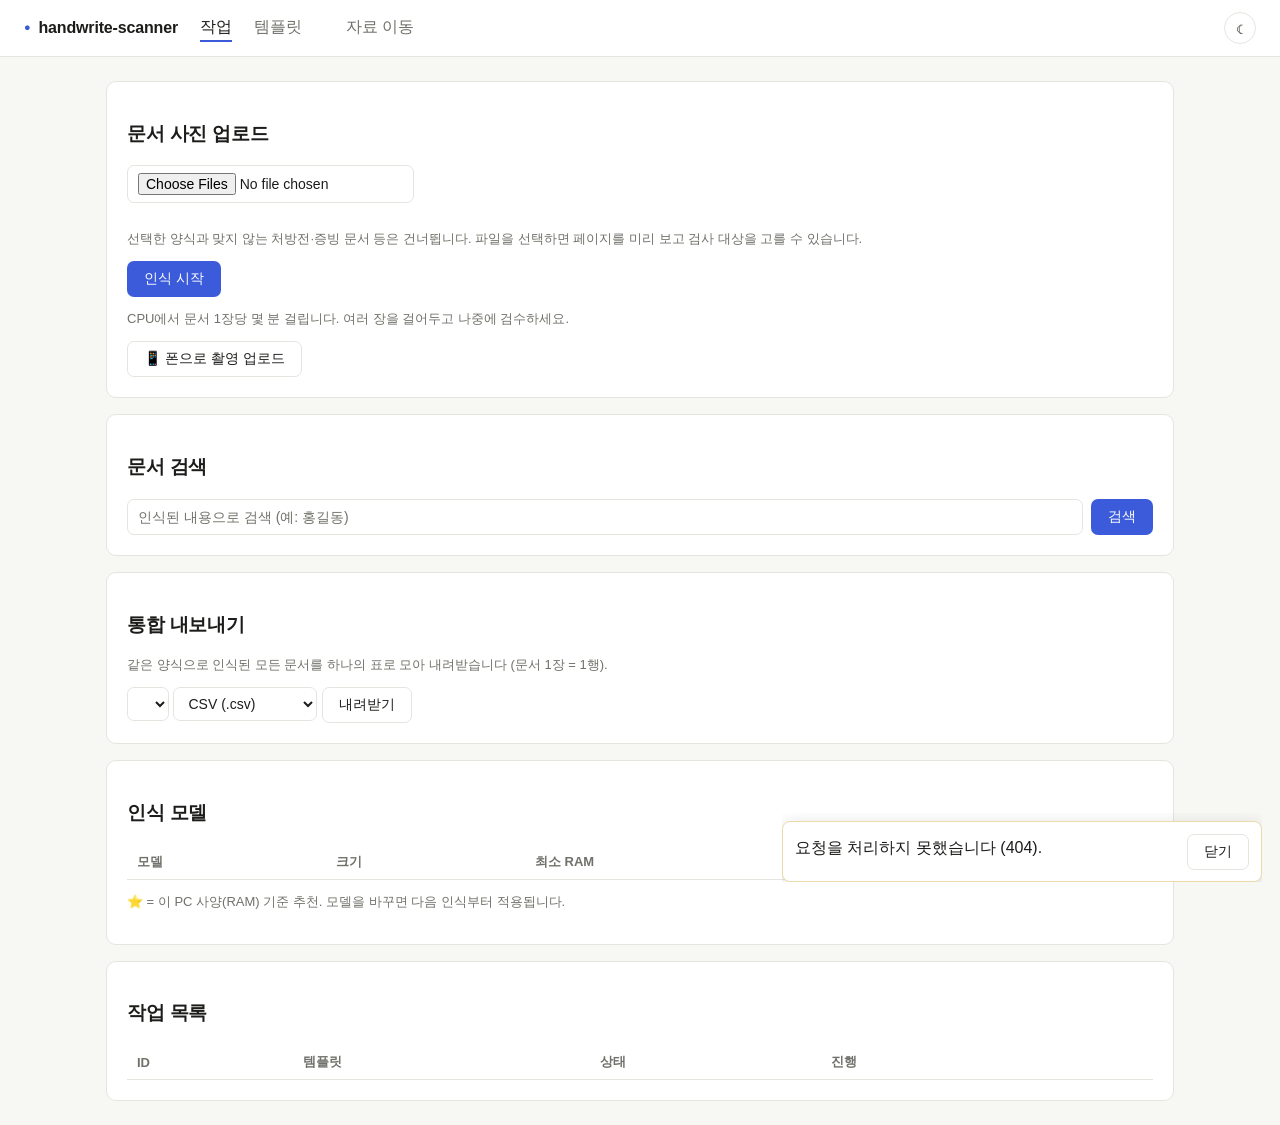
==== commit c8f1cf70: "Add portable job bundles, page delegation, and result merging" ====
--- a/app/static/index.html
+++ b/app/static/index.html
@@ -7,11 +7,13 @@
 <link rel="stylesheet" href="app.css">
 <script src="theme.js"></script>
 <script src="feedback.js"></script>
+<script src="view-state.js"></script>
 </head>
 <body>
 <header><b>handwrite-scanner</b>
   <a class="on" href="/">작업</a><a href="template.html">템플릿</a>
   <span id="llm" class="hint"></span>
+  <a href="transfer.html">자료 이동</a>
   <button class="theme-btn" id="themeBtn" onclick="toggleTheme()" title="라이트/다크 전환">☾</button>
 </header>
 <main>
@@ -111,7 +113,7 @@
   for (const h of hits) {
     tb.insertRow().innerHTML = `<td><b>${esc(h.value)}</b></td><td>${esc(h.label)}</td>
       <td>${esc(h.template || '-')}</td><td>${esc(h.created)}</td>
-      <td><a href="review.html?id=${encodeURIComponent(h.job)}">열기 (${h.page + 1}p)</a></td>`;
+      <td><a href="review.html?id=${encodeURIComponent(h.job)}&page=${encodeURIComponent(h.page)}">열기 (${h.page + 1}p)</a></td>`;
   }
 }
 document.getElementById('sf').onsubmit = e => {
@@ -146,12 +148,21 @@
 const jobErrorsShown = new Set();
 function renderJobs() {
   const tb = document.getElementById('jobs');
-  tb.innerHTML = '<tr><th>ID</th><th>템플릿</th><th>상태</th><th>진행</th><th></th></tr>';
+  const oldRows = new Map([...tb.querySelectorAll('tr[data-job]')].map(row => [row.dataset.job, row]));
+  const rows = [];
+  const retainRow = (key, html) => {
+    const row = oldRows.get(key) || document.createElement('tr');
+    const open = row.querySelector('details')?.open;
+    if (row._html !== html) {
+      row.innerHTML = html; row._html = html;
+      if (open && row.querySelector('details')) row.querySelector('details').open = true;
+    }
+    row.dataset.job = key; rows.push(row); oldRows.delete(key);
+  };
   if (pendingUpload) {
-    tb.insertRow().innerHTML = '<td>접수 중</td><td></td><td><span class="badge queued">업로드 중</span></td><td>파일을 서버에 전달하고 있습니다. 이 창을 유지해 주세요.</td><td></td>';
+    retainRow('pending', '<td>접수 중</td><td></td><td><span class="badge queued">업로드 중</span></td><td>파일을 서버에 전달하고 있습니다. 이 창을 유지해 주세요.</td><td></td>');
   }
   for (const s of cachedJobs) {
-    const tr = tb.insertRow();
     const phase = s.phase === 'engine_loading' ? '엔진 준비 중 · PC 성능에 따라 수 분 걸릴 수 있습니다' :
                   s.phase === 'preparing' ? '문서 준비 중' : '처리 중';
     const info = s.error_info || {message: '작업 처리 중 오류가 발생했습니다.', action: '아래 상세 내용을 확인해 주세요. 완료된 페이지는 이어하기로 유지할 수 있습니다.'};
@@ -159,20 +170,23 @@
     if (s.state === 'error' && !jobErrorsShown.has(key)) {
       jobErrorsShown.add(key); notify(`${s.id}: ${info.message}`, {...info, technical: s.error});
     }
-    tr.innerHTML = `<td>${esc(s.id)}</td><td>${esc(s.templates?.join(', ') || s.template || '-')}</td>
+    retainRow(s.id, `<td>${esc(s.id)}</td><td>${esc(s.templates?.join(', ') || s.template || '-')}</td>
       <td><span class="badge ${esc(s.state)}">${esc({queued:'접수됨 · 대기', running:phase,
         done:'완료', error:'오류', cancelled:'중단됨'}[s.state] || s.state)}</span></td>
       <td>${s.state === 'error' ? `<div class="hint">${esc(s.progress || '')}</div><div class="job-error">${esc(info.message)}</div><div>${esc(info.action)}</div>
         <details><summary>기술 상세</summary><pre>${esc(s.error || '')}</pre></details>` : esc(s.progress || '')}</td>
-      <td>${s.state === 'done' ? `<a href="review.html?id=${encodeURIComponent(s.id)}">검수/다운로드</a>` : ''}
+      <td>${s.state === 'done' || s.import_key ? `<a href="review.html?id=${encodeURIComponent(s.id)}">검수/다운로드</a>` : ''}
       ${['running', 'queued'].includes(s.state) ? `<button class="secondary" style="padding:3px 10px;font-size:12px"
         onclick="cancelJob('${esc(s.id)}')">중단</button>` : `<button class="secondary" style="padding:3px 10px;font-size:12px"
         onclick="rerunJob('${esc(s.id)}')">처음부터 재인식</button>`}
       ${['error', 'cancelled'].includes(s.state) ? `<button class="secondary" style="padding:3px 10px;font-size:12px"
         onclick="resumeJob('${esc(s.id)}')" title="완료된 페이지는 유지하고, 미완료 페이지부터 다시 처리합니다">이어하기</button>` : ''}
       ${s.state !== 'running' ? `<button class="danger" style="padding:3px 10px;font-size:12px"
-        onclick="delJob('${esc(s.id)}')">삭제</button>` : ''}</td>`;
-  }
+        onclick="delJob('${esc(s.id)}')">삭제</button>` : ''}</td>`);
+  }
+  for (const row of oldRows.values()) row.remove();
+  const body = tb.tBodies[0];
+  rows.forEach((row, i) => { if (tb.rows[i + 1] !== row) body.insertBefore(row, tb.rows[i + 1] || null); });
 }
 
 document.querySelector('#up input[type=file]').onchange = prepareInput;
@@ -195,6 +209,7 @@
     status.textContent = `접수 완료: ${result.id} · 작업 목록에서 준비 상태를 확인할 수 있습니다.`;
     form.querySelector('input[type=file]').value = '';
     inputDraft = null; inputSelections = []; document.getElementById('pageSelection').replaceChildren();
+    viewState.remove('input'); form.querySelector('input[type=file]').required = true;
   } catch (error) {
     status.textContent = `접수 확인 실패: ${error.message} 작업 목록을 먼저 확인한 뒤 다시 시도하세요.`;
   } finally {
@@ -343,7 +358,7 @@
   } finally { button.disabled = false; }
 }
 
-loadTpl().catch(() => {}); restoreSearch(); refresh(); health(); loadModels(); setInterval(refresh, 3000); setInterval(health, 10000);
+loadTpl().catch(() => {}); restoreInput(); restoreSearch(); refresh(); health(); loadModels(); setInterval(refresh, 3000); setInterval(health, 10000);
 setTimeout(updateCheck, 3000);
 </script>
 </body>
--- a/app/static/app.css
+++ b/app/static/app.css
@@ -152,6 +152,22 @@
   max-width: none; max-height: none; padding: 0; border: 1px solid var(--line); border-radius: 12px;
   background: var(--surface); color: var(--text); box-shadow: 0 16px 70px #0005; }
 #pagePicker::backdrop { background: #0008; }
+.transfer-dialog { width: min(960px, calc(100vw - 48px)); max-height: calc(100dvh - 48px); overflow: auto;
+  background: var(--surface); color: var(--text); border: 1px solid var(--line); border-radius: 12px; padding: 20px; }
+.transfer-dialog::backdrop { background: #0008; }
+.transfer-dialog fieldset { border: 1px solid var(--line); border-radius: 6px; margin: 12px 0; min-width: 0; }
+.transfer-items { max-height: 280px; overflow: auto; }
+.transfer-items label { display: block; padding: 8px 0; overflow-wrap: anywhere; }
+.transfer-job { border-bottom: 1px solid var(--line); padding: 6px 0; }
+.transfer-job p { margin: 4px 0; }
+.transfer-actions { display: flex; justify-content: flex-end; gap: 8px; padding-top: 16px; position: sticky; bottom: -20px; background: var(--surface); padding-bottom: 16px; }
+.transfer-upload { display: inline-block; margin: 12px; }
+#splitOptions { margin: 12px 0; }
+#mergeConflicts pre { white-space: pre-wrap; overflow-wrap: anywhere; max-height: 220px; overflow: auto; padding: 8px; background: var(--bg); }
+#mergeConflicts fieldset > label { display: inline-block; vertical-align: top; width: 48%; }
+#transferResult > div { margin: 12px 0; overflow-wrap: anywhere; }
+.transfer-page header { flex-wrap: wrap; }
+.transfer-page header a, .transfer-page header b { white-space: nowrap; }
 .picker-shell { display: flex; flex-direction: column; height: 100%; overflow: hidden; }
 .picker-heading { display: flex; justify-content: space-between; align-items: flex-start; gap: 12px; padding: 18px 20px 8px; }
 .picker-heading h3 { margin: 0; } .picker-heading p { margin: 6px 0; }
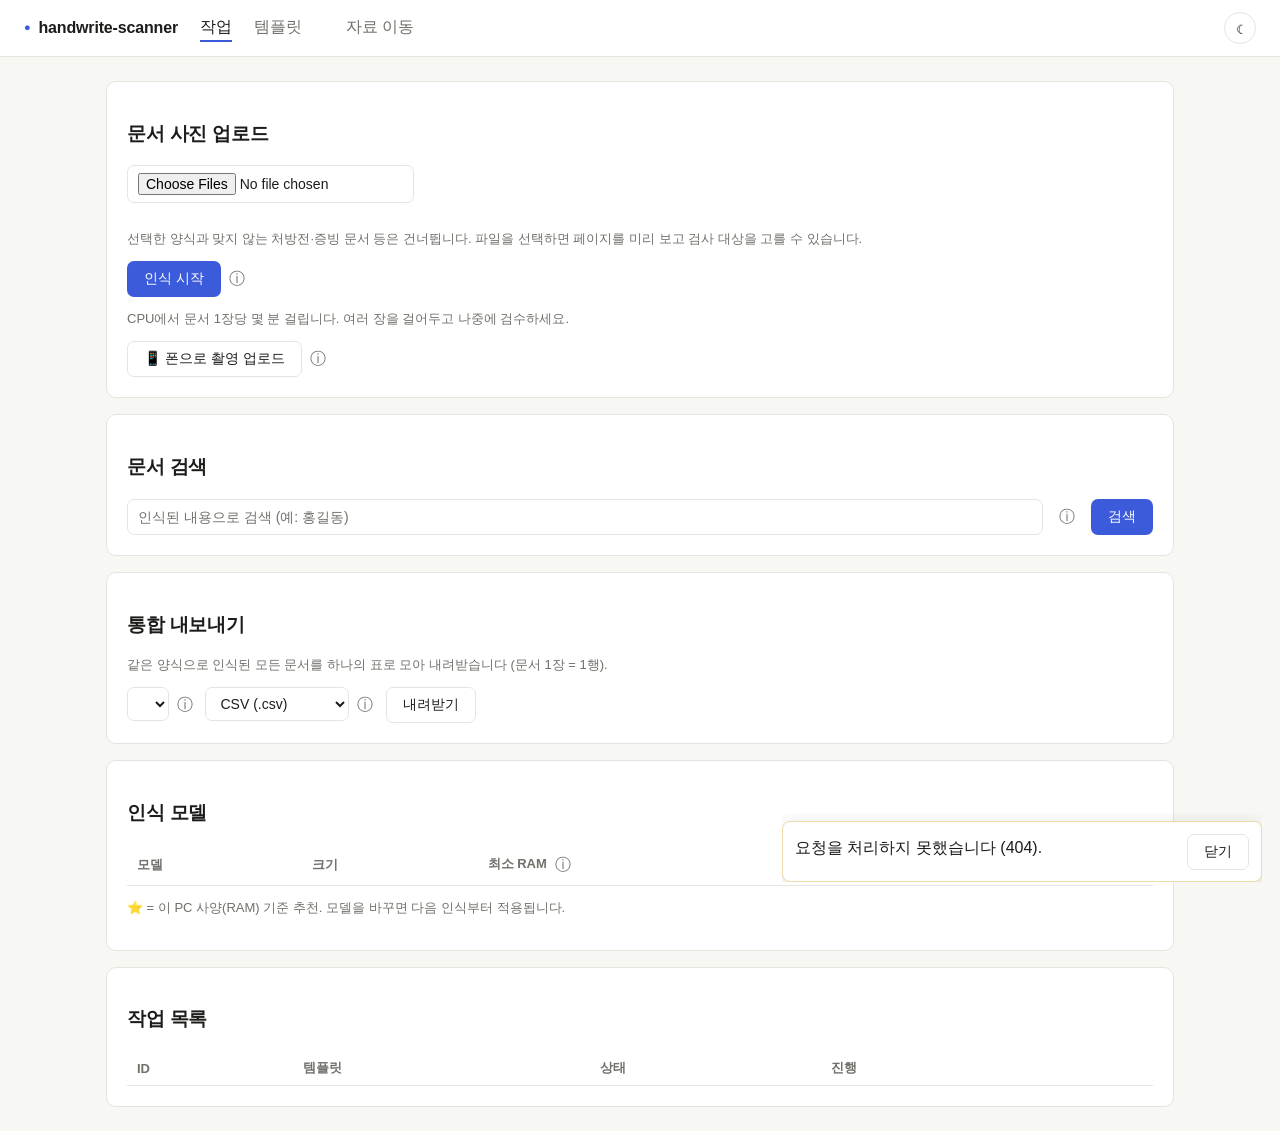
==== commit 2266bf93: "Add accessible contextual help across application screens" ====
--- a/app/static/index.html
+++ b/app/static/index.html
@@ -8,6 +8,7 @@
 <script src="theme.js"></script>
 <script src="feedback.js"></script>
 <script src="view-state.js"></script>
+<script src="help.js" defer></script>
 </head>
 <body>
 <header><b>handwrite-scanner</b>
--- a/app/static/app.css
+++ b/app/static/app.css
@@ -192,3 +192,9 @@
   .picker-tools { font-size: 13px; gap: 6px; }
   .picker-file-label { flex-basis: 100%; } .picker-footer { font-size: 13px; }
 }
+.help-trigger { display:inline-flex; align-items:center; justify-content:center; vertical-align:middle; padding:2px; margin:0 4px; min-width:24px; min-height:24px; border:0; border-radius:50%; background:transparent; color:var(--muted); font-size:16px; line-height:1; cursor:help; }
+.help-trigger:hover, .help-trigger:focus-visible { background:var(--accent-soft); color:var(--accent); outline:2px solid var(--accent); }
+[hidden] + .help-trigger, [style*="display:none"] + .help-trigger, [style*="display: none"] + .help-trigger { display:none; }
+.help-tooltip { position:fixed; inset:auto; margin:0; z-index:10000; box-sizing:border-box; width:max-content; max-width:min(380px, calc(100vw - 16px)); max-height:calc(100dvh - 16px); overflow:auto; padding:12px 14px; background:var(--surface); color:var(--text); border:1px solid var(--accent); border-radius:8px; box-shadow:0 4px 18px #0005; font-size:14px; font-weight:400; line-height:1.65; text-align:left; white-space:normal; overflow-wrap:anywhere; }
+.help-tooltip[hidden] { display:none; }
+@media (pointer:coarse) { .help-trigger { min-width:32px; min-height:32px; } }
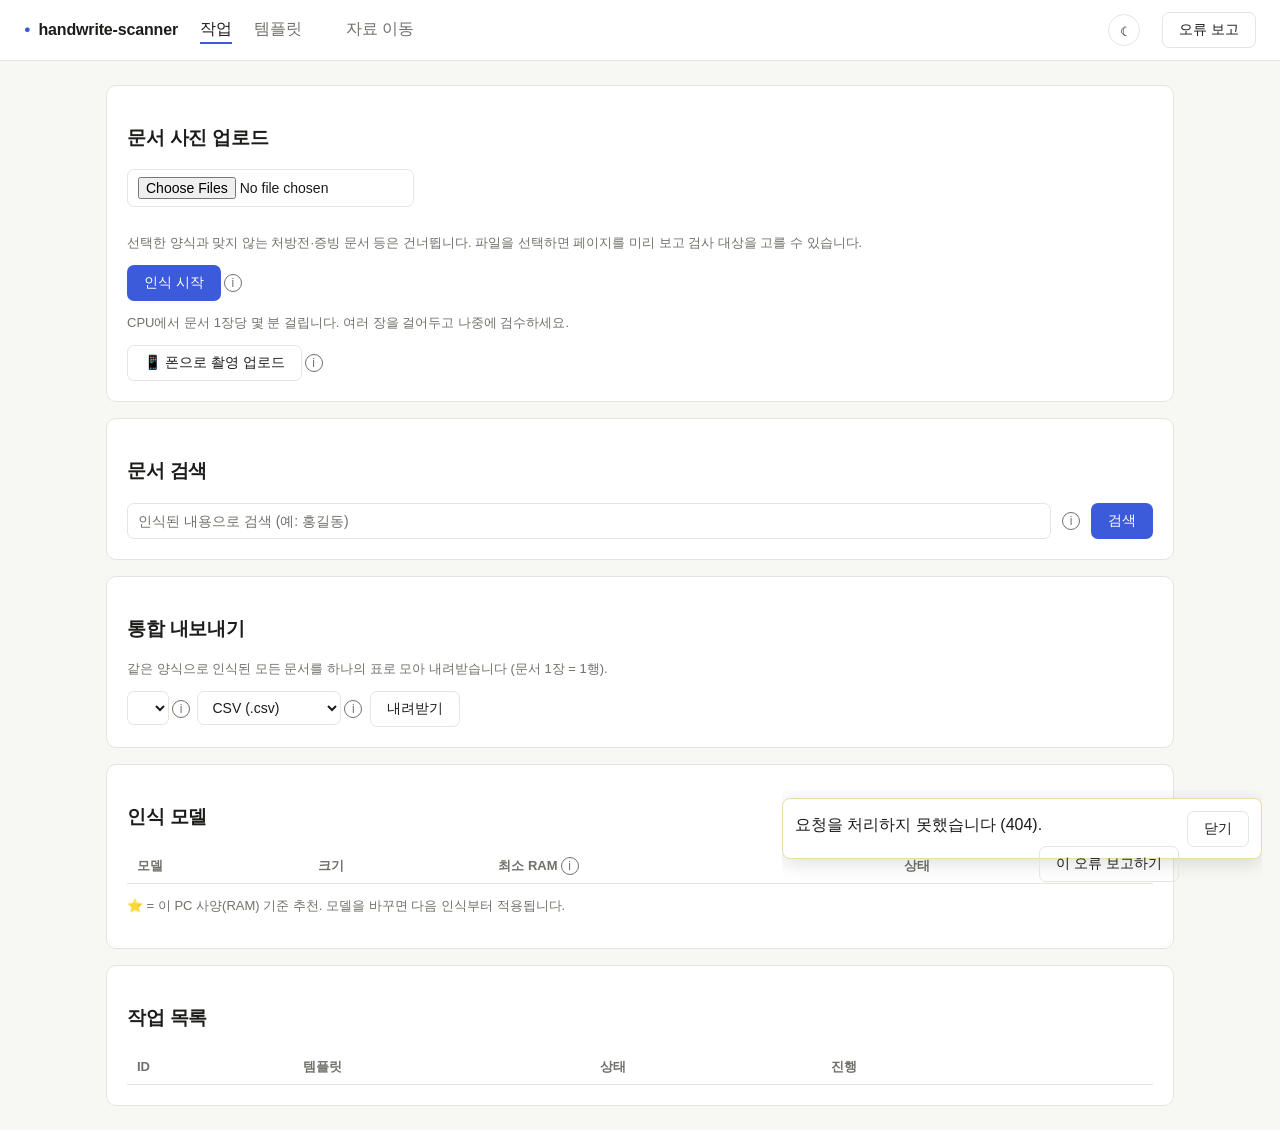
==== commit a2e4ca5c: "Add opt-in diagnostic reports with bounded Cloudflare intake" ====
--- a/app/static/index.html
+++ b/app/static/index.html
@@ -7,6 +7,7 @@
 <link rel="stylesheet" href="app.css">
 <script src="theme.js"></script>
 <script src="feedback.js"></script>
+<script src="diagnostics.js"></script>
 <script src="view-state.js"></script>
 <script src="help.js" defer></script>
 </head>
--- a/app/static/app.css
+++ b/app/static/app.css
@@ -192,9 +192,17 @@
   .picker-tools { font-size: 13px; gap: 6px; }
   .picker-file-label { flex-basis: 100%; } .picker-footer { font-size: 13px; }
 }
-.help-trigger { display:inline-flex; align-items:center; justify-content:center; vertical-align:middle; padding:2px; margin:0 4px; min-width:24px; min-height:24px; border:0; border-radius:50%; background:transparent; color:var(--muted); font-size:16px; line-height:1; cursor:help; }
-.help-trigger:hover, .help-trigger:focus-visible { background:var(--accent-soft); color:var(--accent); outline:2px solid var(--accent); }
+.help-trigger { display:inline-flex; align-self:center; align-items:center; justify-content:center; vertical-align:middle; box-sizing:border-box; flex-shrink:0; width:18px; height:18px; padding:0; margin:0 3px; border:1px solid currentColor; border-radius:50%; background:transparent; color:var(--muted); font-family:Arial,sans-serif; font-size:12px; font-weight:400; line-height:1; cursor:help; outline:none; }
+.help-trigger:hover, .help-trigger:focus-visible { background:var(--accent-soft); color:var(--accent); }
+.help-trigger:focus-visible { outline:2px solid var(--accent); outline-offset:3px; }
 [hidden] + .help-trigger, [style*="display:none"] + .help-trigger, [style*="display: none"] + .help-trigger { display:none; }
 .help-tooltip { position:fixed; inset:auto; margin:0; z-index:10000; box-sizing:border-box; width:max-content; max-width:min(380px, calc(100vw - 16px)); max-height:calc(100dvh - 16px); overflow:auto; padding:12px 14px; background:var(--surface); color:var(--text); border:1px solid var(--accent); border-radius:8px; box-shadow:0 4px 18px #0005; font-size:14px; font-weight:400; line-height:1.65; text-align:left; white-space:normal; overflow-wrap:anywhere; }
 .help-tooltip[hidden] { display:none; }
-@media (pointer:coarse) { .help-trigger { min-width:32px; min-height:32px; } }
+#diagnosticDialog { width:min(700px, calc(100vw - 40px)); box-sizing:border-box; }
+#diagnosticDialog > label { display:block; margin:12px 0; }
+#diagnosticContact, #diagnosticDescription { display:block; width:100%; box-sizing:border-box; margin-top:6px; }
+#diagnosticPreview { white-space:pre-wrap; overflow-wrap:anywhere; max-height:240px; overflow:auto; padding:12px; background:var(--bg); font-size:12px; }
+.diagnostic-actions { display:flex; gap:8px; flex-wrap:wrap; position:sticky; bottom:-20px;
+  margin:0 -20px -20px; padding:12px 20px; background:var(--surface); border-top:1px solid var(--line); }
+#diagnosticStatus { overflow-wrap:anywhere; }
+@media (pointer:coarse) { .help-trigger { width:32px; height:32px; } }
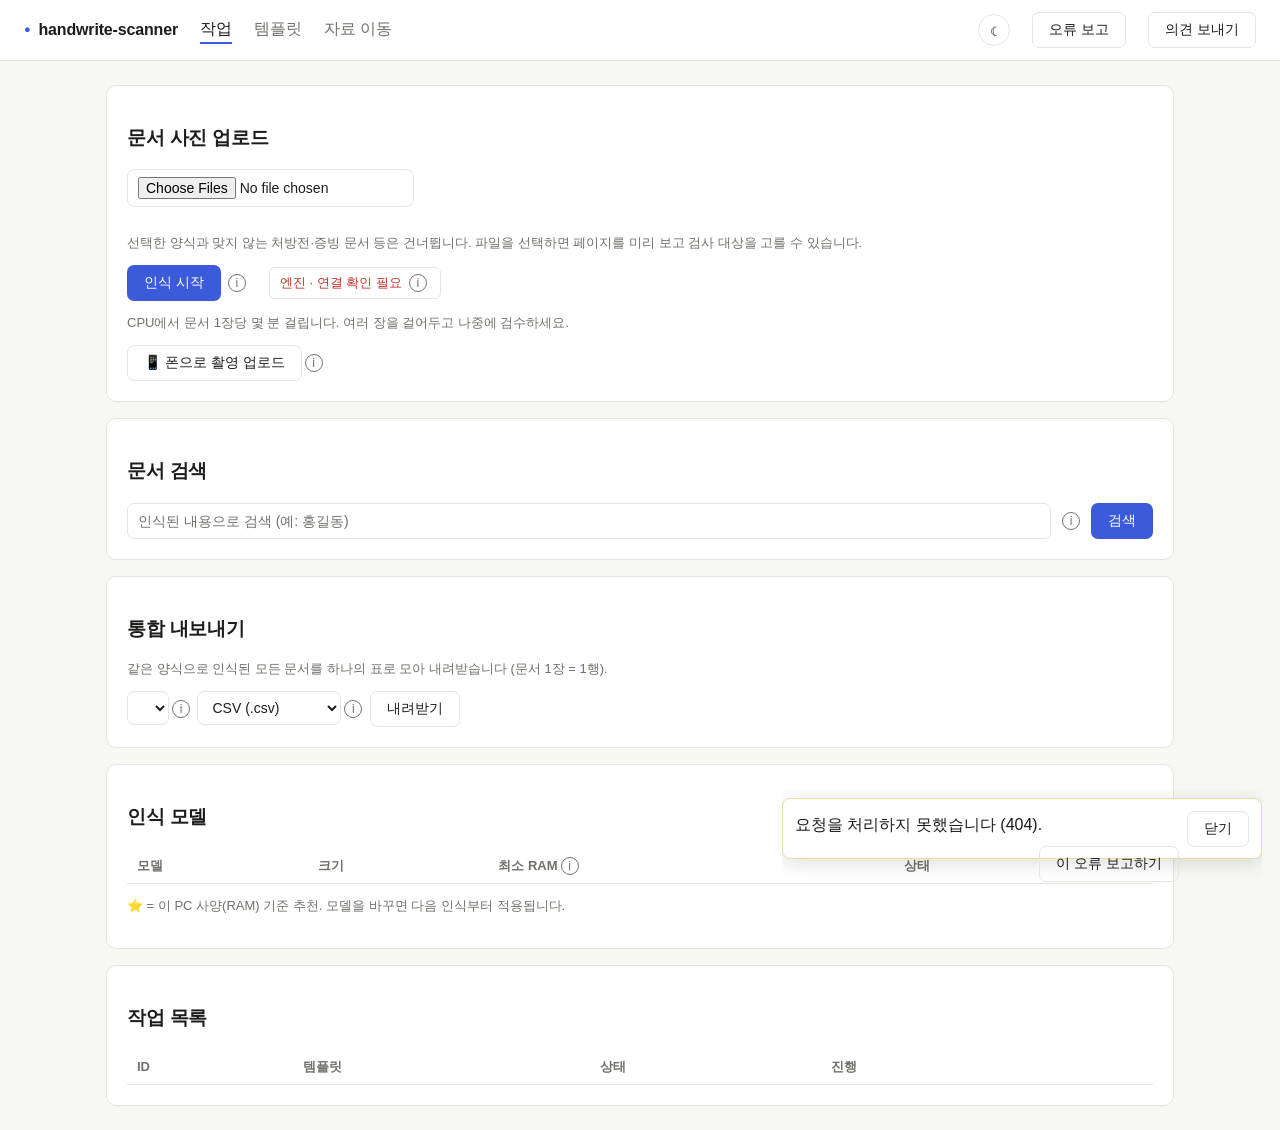
==== commit f27b363f: "Move engine status beside recognition action and explain lifecycle states" ====
--- a/app/static/index.html
+++ b/app/static/index.html
@@ -14,7 +14,6 @@
 <body>
 <header><b>handwrite-scanner</b>
   <a class="on" href="/">작업</a><a href="template.html">템플릿</a>
-  <span id="llm" class="hint"></span>
   <a href="transfer.html">자료 이동</a>
   <button class="theme-btn" id="themeBtn" onclick="toggleTheme()" title="라이트/다크 전환">☾</button>
 </header>
@@ -35,7 +34,10 @@
     <input type="file" name="files" multiple accept="image/*,.pdf" required>
     <p class="hint">선택한 양식과 맞지 않는 처방전·증빙 문서 등은 건너뜁니다. 파일을 선택하면 페이지를 미리 보고 검사 대상을 고를 수 있습니다.</p>
     <div id="pageSelection"></div>
-    <button id="submitJob">인식 시작</button>
+    <div class="recognition-actions">
+      <span class="recognition-start"><button id="submitJob">인식 시작</button></span>
+      <span class="engine-status"><span id="llm" class="hint" role="status" aria-live="polite">엔진 · 확인 중</span></span>
+    </div>
   </form>
   <p id="uploadStatus" role="status" aria-live="polite" class="hint"></p>
   <p class="hint">CPU에서 문서 1장당 몇 분 걸립니다. 여러 장을 걸어두고 나중에 검수하세요.</p>
@@ -221,8 +223,28 @@
 };
 
 async function health() {
-  const h = await j('/api/health');
-  document.getElementById('llm').textContent = h.llm ? '엔진: 준비됨' : '엔진: 대기 · 인식 시 자동 준비';
+  const label = document.getElementById('llm');
+  try {
+    const response = await fetch('/api/health', {signal: AbortSignal.timeout(5000)});
+    if (!response.ok) throw new Error('health failed');
+    const h = await response.json();
+    const state = h.engine?.state || (h.llm ? 'ready' : 'idle');
+    const recognizing = state === 'ready' && cachedJobs.some(s => s.state === 'running' && s.phase === 'recognizing');
+    const key = recognizing ? 'recognizing' : state;
+    const states = {
+      idle: ['대기', '엔진을 아직 실행하지 않았습니다. 인식 시작이나 이어하기 시 선택된 모델을 자동으로 불러옵니다.'],
+      loading: ['준비 중', '선택한 모델을 메모리에 불러오고 있습니다. PC 성능에 따라 수 분 걸릴 수 있으며, 작업 목록에서 진행 상태를 확인할 수 있습니다.'],
+      ready: ['준비됨', '인식 엔진이 정상 응답하고 있습니다. 작업이 접수되면 인식을 진행할 수 있습니다.'],
+      recognizing: ['인식 중', '준비된 엔진으로 문서를 처리하고 있습니다. 페이지별 진행 상황은 작업 목록에서 확인하세요.'],
+      error: ['확인 필요', [h.engine?.error?.message, h.engine?.error?.action].filter(Boolean).join(' ') || '엔진 상태를 확인할 수 없습니다. 작업 목록의 오류 안내를 확인하세요.']
+    };
+    const [text, description] = states[key] || ['확인 중', '프로그램과 엔진 상태를 확인하고 있습니다.'];
+    label.textContent = `엔진 · ${text}`; label.dataset.state = key;
+    label.dataset.helpText = description;
+  } catch {
+    label.textContent = '엔진 · 연결 확인 필요'; label.dataset.state = 'offline';
+    label.dataset.helpText = '프로그램 서버의 상태를 가져오지 못했습니다. 프로그램이 실행 중인지 확인하세요. 엔진 자체의 오류로 확정된 상태는 아닙니다.';
+  }
 }
 
 let mdlTimer = null;
--- a/app/static/app.css
+++ b/app/static/app.css
@@ -141,6 +141,11 @@
 summary { cursor: pointer; }
 
 #up { display: block; }
+.recognition-actions { display:flex; flex-wrap:wrap; align-items:center; gap:12px 20px; }
+.recognition-start, .engine-status { display:inline-flex; align-items:center; gap:4px; }
+.engine-status { padding:6px 10px; border:1px solid var(--line); border-radius:6px; }
+#llm[data-state="loading"], #llm[data-state="recognizing"] { color:var(--accent); }
+#llm[data-state="error"], #llm[data-state="offline"] { color:var(--danger); }
 #up > input[type=file] { margin-bottom: 14px; }
 #templateChoices { display: flex; flex-wrap: wrap; gap: 12px; }
 #templateChoices label { display: inline-flex; align-items: center; gap: 4px; }
@@ -187,6 +192,9 @@
 .picker-footer { display: flex; align-items: center; justify-content: space-between; gap: 12px; padding: 14px 20px; }
 .picker-footer > div { display: flex; gap: 8px; flex-shrink: 0; }
 @media (max-width: 640px) {
+  body > header { flex-wrap:wrap; gap:10px 14px; padding:12px 16px; }
+  body > header > b { flex-basis:100%; }
+  body > header > a, body > header > button { white-space:nowrap; flex-shrink:0; }
   #pagePicker { width: calc(100vw - 12px); height: calc(100dvh - 12px); }
   .picker-heading, .picker-tools, .picker-footer { padding-left: 12px; padding-right: 12px; }
   .picker-tools { font-size: 13px; gap: 6px; }
@@ -200,6 +208,7 @@
 .help-tooltip[hidden] { display:none; }
 #diagnosticDialog { width:min(700px, calc(100vw - 40px)); box-sizing:border-box; }
 #diagnosticDialog > label { display:block; margin:12px 0; }
+#diagnosticDialog > [hidden] { display:none; }
 #diagnosticContact, #diagnosticDescription { display:block; width:100%; box-sizing:border-box; margin-top:6px; }
 #diagnosticPreview { white-space:pre-wrap; overflow-wrap:anywhere; max-height:240px; overflow:auto; padding:12px; background:var(--bg); font-size:12px; }
 .diagnostic-actions { display:flex; gap:8px; flex-wrap:wrap; position:sticky; bottom:-20px;
